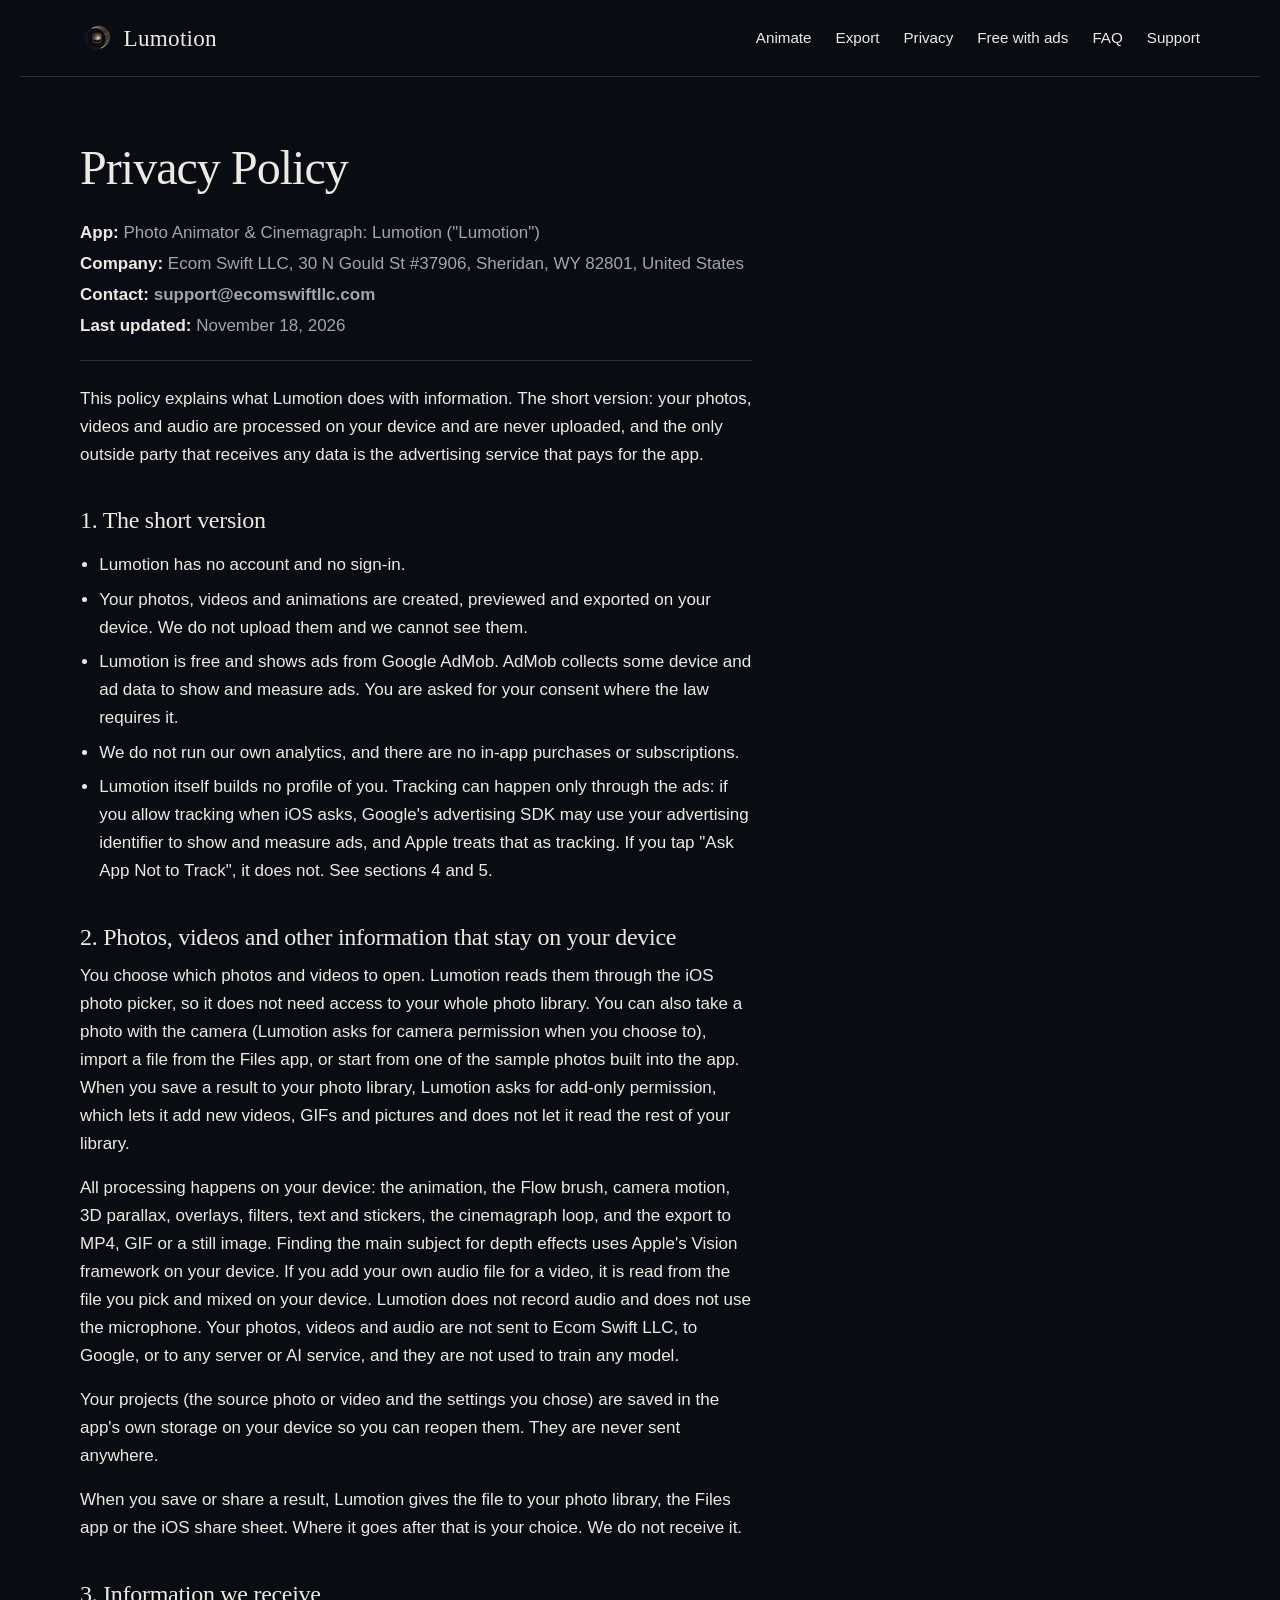
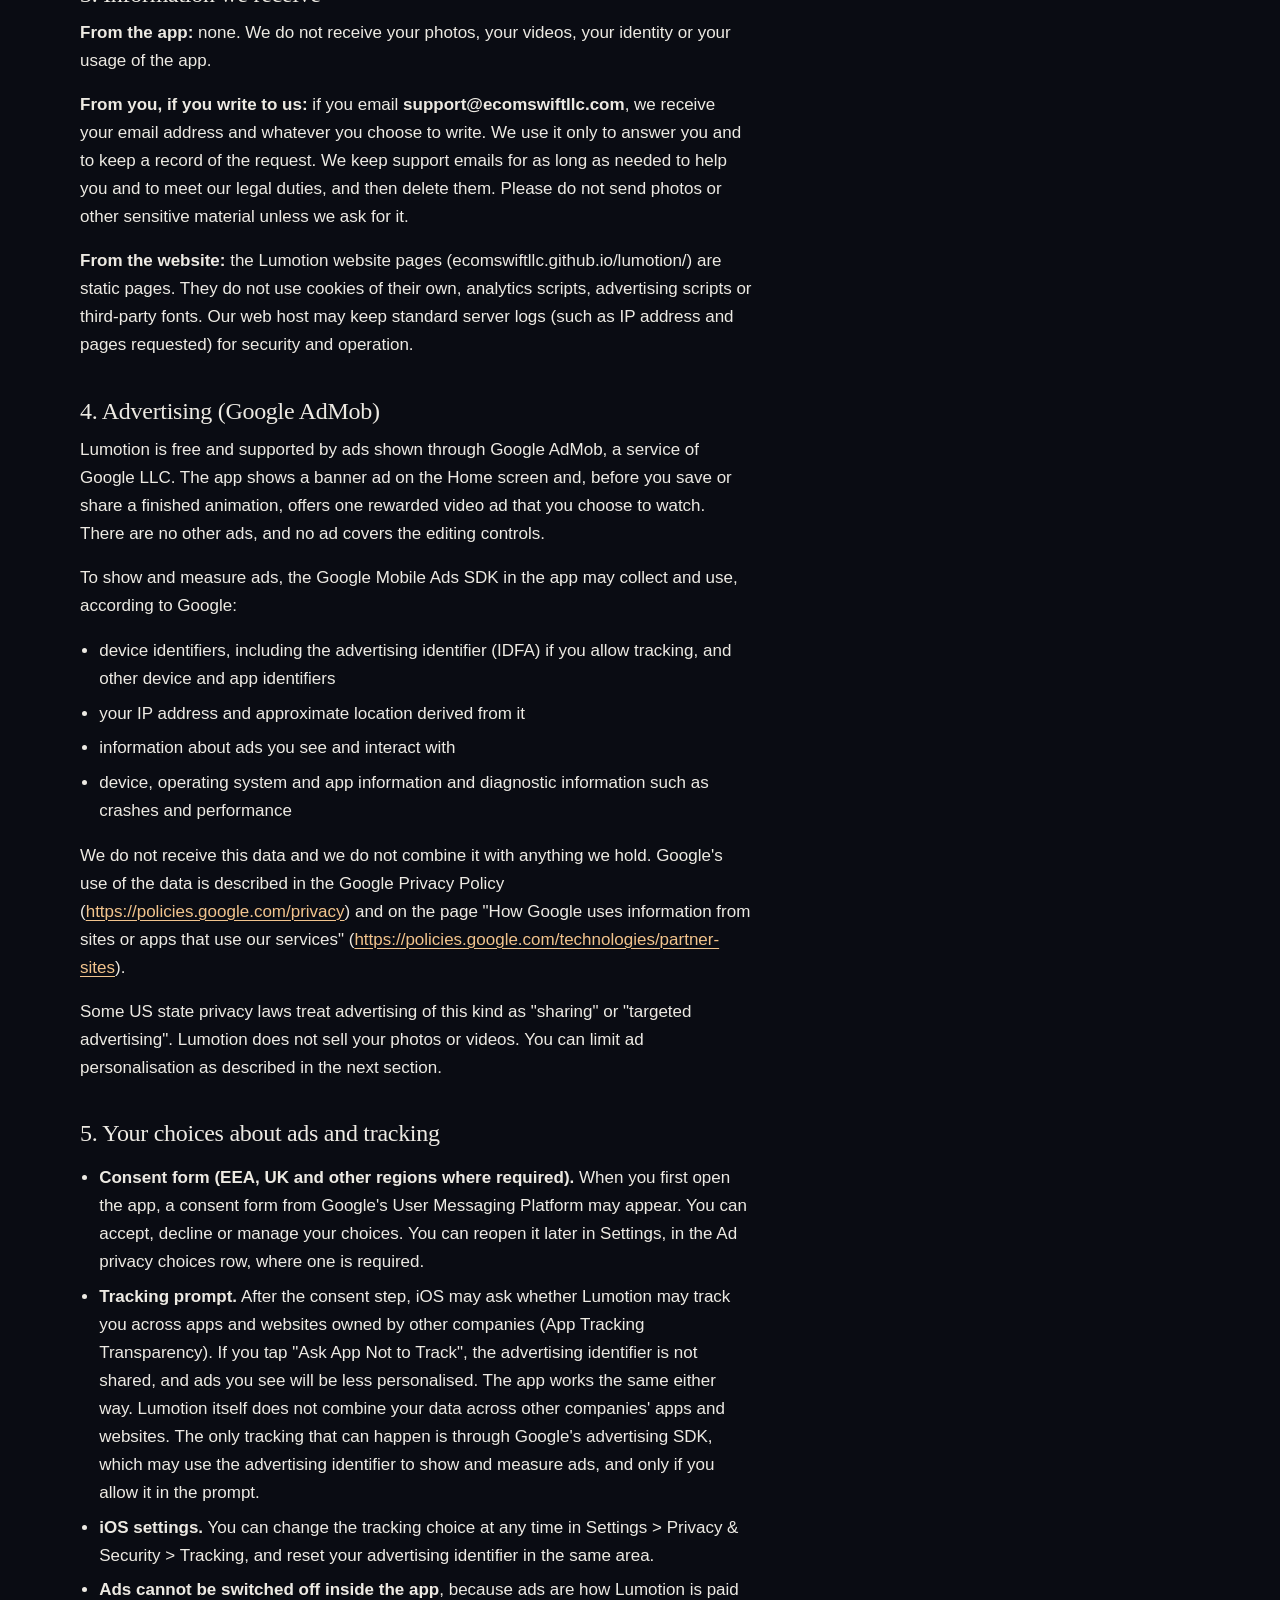
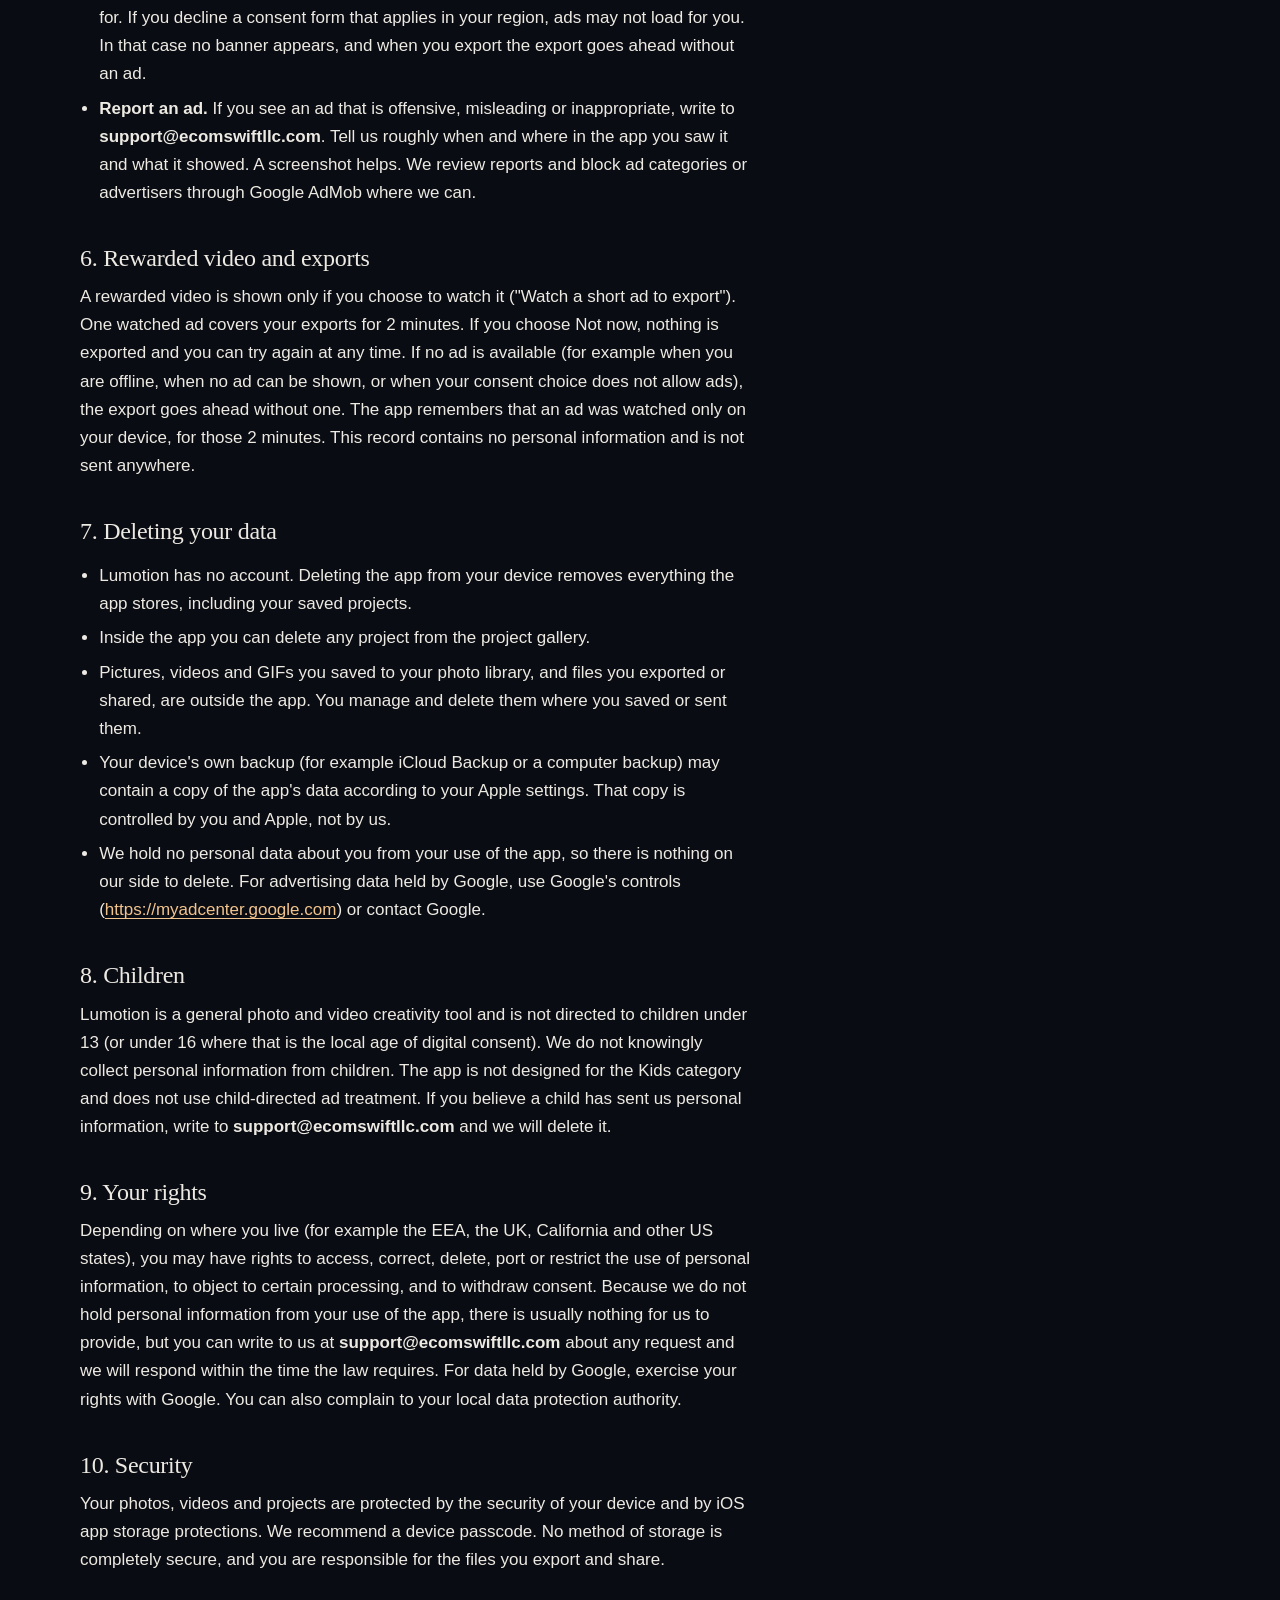
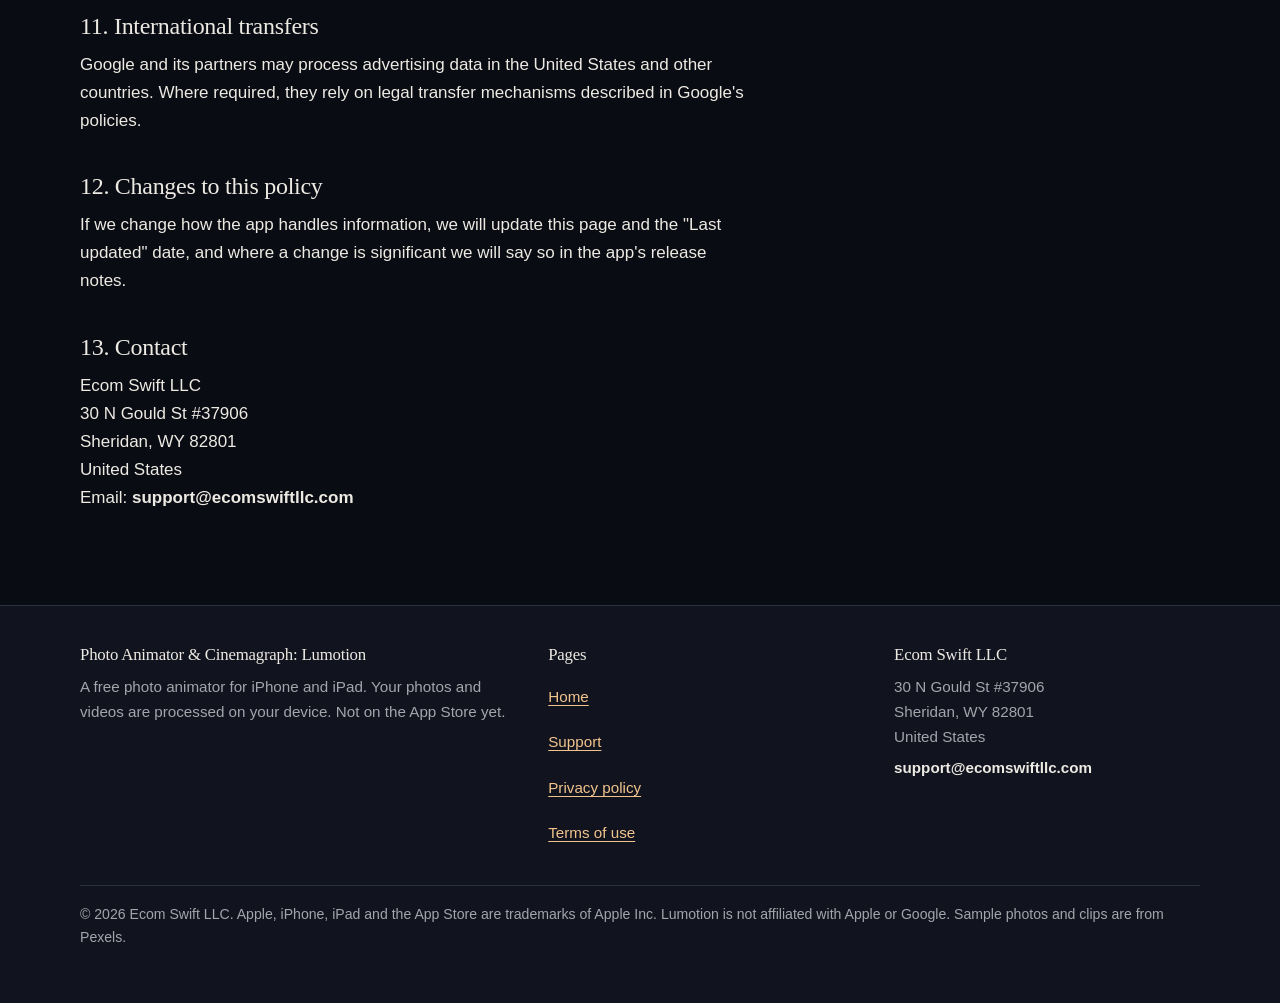
==== website/lumotion/privacy/index.html @ 02101552 "Store screenshot tooling (iPhone 6.9 and iPad 13), site build, Lumotion landing page, privacy, terms" ====
<!doctype html>
<html lang="en">
<head>
<meta charset="utf-8">
<meta name="viewport" content="width=device-width, initial-scale=1, viewport-fit=cover">
<title>Privacy Policy | Photo Animator &amp; Cinemagraph: Lumotion</title>
<meta name="description" content="How Photo Animator &amp; Cinemagraph: Lumotion handles information: photos and videos are processed on your device and never uploaded, there is no account, and ads come from Google AdMob with your consent where required.">
<link rel="canonical" href="https://ecomswiftllc.github.io/lumotion/privacy/">
<meta name="theme-color" content="#0A0C13">
<meta name="color-scheme" content="dark">
<link rel="icon" href="../assets/favicon.svg" type="image/svg+xml">
<link rel="icon" href="../assets/favicon-32.png" type="image/png" sizes="32x32">
<link rel="apple-touch-icon" href="../assets/apple-touch-icon.png">
<meta property="og:type" content="website">
<meta property="og:site_name" content="Photo Animator &amp; Cinemagraph: Lumotion">
<meta property="og:title" content="Privacy Policy | Photo Animator &amp; Cinemagraph: Lumotion">
<meta property="og:description" content="How Photo Animator &amp; Cinemagraph: Lumotion handles information: photos and videos are processed on your device and never uploaded, there is no account, and ads come from Google AdMob with your consent where required.">
<meta property="og:url" content="https://ecomswiftllc.github.io/lumotion/privacy/">
<meta property="og:image" content="https://ecomswiftllc.github.io/lumotion/assets/og-image.png">
<meta property="og:image:width" content="1200">
<meta property="og:image:height" content="630">
<meta property="og:image:alt" content="The Lumotion app icon, a photo frame inside a ribbon of light, next to the name Photo Animator &amp; Cinemagraph: Lumotion">
<meta name="twitter:card" content="summary_large_image">
<meta name="twitter:title" content="Privacy Policy | Photo Animator &amp; Cinemagraph: Lumotion">
<meta name="twitter:description" content="How Photo Animator &amp; Cinemagraph: Lumotion handles information: photos and videos are processed on your device and never uploaded, there is no account, and ads come from Google AdMob with your consent where required.">
<meta name="twitter:image" content="https://ecomswiftllc.github.io/lumotion/assets/og-image.png">
<link rel="stylesheet" href="../assets/site.css">
</head>
<body>
<a class="skip" href="#main">Skip to content</a>
<header class="site-header">
  <div class="wrap">
    <a class="brand" href="../"><img src="../assets/lumotion-mark.svg" alt="" width="34" height="34">Lumotion</a>
    <nav class="nav" aria-label="Main">
      <a href="../#animate">Animate</a>
      <a href="../#export">Export</a>
      <a href="../#private">Privacy</a>
      <a href="../#free">Free with ads</a>
      <a href="../#faq">FAQ</a>
      <a href="../support/">Support</a>
    </nav>
  </div>
</header>

<main id="main">
  <div class="page">
    <div class="wrap">
      <article class="doc">
<h1>Privacy Policy</h1>
<div class="meta">
<p><strong>App:</strong> Photo Animator &amp; Cinemagraph: Lumotion ("Lumotion")</p>
<p><strong>Company:</strong> Ecom Swift LLC, 30 N Gould St #37906, Sheridan, WY 82801, United States</p>
<p><strong>Contact:</strong> <span class="email">support@ecomswiftllc.com</span></p>
<p><strong>Last updated:</strong> November 18, 2026</p>
</div>
<p>This policy explains what Lumotion does with information. The short version: your photos, videos and audio are processed on your device and are never uploaded, and the only outside party that receives any data is the advertising service that pays for the app.</p>
<h2>1. The short version</h2>
<ul><li>Lumotion has no account and no sign-in.</li><li>Your photos, videos and animations are created, previewed and exported on your device. We do not upload them and we cannot see them.</li><li>Lumotion is free and shows ads from Google AdMob. AdMob collects some device and ad data to show and measure ads. You are asked for your consent where the law requires it.</li><li>We do not run our own analytics, and there are no in-app purchases or subscriptions.</li><li>Lumotion itself builds no profile of you. Tracking can happen only through the ads: if you allow tracking when iOS asks, Google's advertising SDK may use your advertising identifier to show and measure ads, and Apple treats that as tracking. If you tap "Ask App Not to Track", it does not. See sections 4 and 5.</li></ul>
<h2>2. Photos, videos and other information that stay on your device</h2>
<p>You choose which photos and videos to open. Lumotion reads them through the iOS photo picker, so it does not need access to your whole photo library. You can also take a photo with the camera (Lumotion asks for camera permission when you choose to), import a file from the Files app, or start from one of the sample photos built into the app. When you save a result to your photo library, Lumotion asks for add-only permission, which lets it add new videos, GIFs and pictures and does not let it read the rest of your library.</p>
<p>All processing happens on your device: the animation, the Flow brush, camera motion, 3D parallax, overlays, filters, text and stickers, the cinemagraph loop, and the export to MP4, GIF or a still image. Finding the main subject for depth effects uses Apple's Vision framework on your device. If you add your own audio file for a video, it is read from the file you pick and mixed on your device. Lumotion does not record audio and does not use the microphone. Your photos, videos and audio are not sent to Ecom Swift LLC, to Google, or to any server or AI service, and they are not used to train any model.</p>
<p>Your projects (the source photo or video and the settings you chose) are saved in the app's own storage on your device so you can reopen them. They are never sent anywhere.</p>
<p>When you save or share a result, Lumotion gives the file to your photo library, the Files app or the iOS share sheet. Where it goes after that is your choice. We do not receive it.</p>
<h2>3. Information we receive</h2>
<p><strong>From the app:</strong> none. We do not receive your photos, your videos, your identity or your usage of the app.</p>
<p><strong>From you, if you write to us:</strong> if you email <span class="email">support@ecomswiftllc.com</span>, we receive your email address and whatever you choose to write. We use it only to answer you and to keep a record of the request. We keep support emails for as long as needed to help you and to meet our legal duties, and then delete them. Please do not send photos or other sensitive material unless we ask for it.</p>
<p><strong>From the website:</strong> the Lumotion website pages (ecomswiftllc.github.io/lumotion/) are static pages. They do not use cookies of their own, analytics scripts, advertising scripts or third-party fonts. Our web host may keep standard server logs (such as IP address and pages requested) for security and operation.</p>
<h2>4. Advertising (Google AdMob)</h2>
<p>Lumotion is free and supported by ads shown through Google AdMob, a service of Google LLC. The app shows a banner ad on the Home screen and, before you save or share a finished animation, offers one rewarded video ad that you choose to watch. There are no other ads, and no ad covers the editing controls.</p>
<p>To show and measure ads, the Google Mobile Ads SDK in the app may collect and use, according to Google:</p>
<ul><li>device identifiers, including the advertising identifier (IDFA) if you allow tracking, and other device and app identifiers</li><li>your IP address and approximate location derived from it</li><li>information about ads you see and interact with</li><li>device, operating system and app information and diagnostic information such as crashes and performance</li></ul>
<p>We do not receive this data and we do not combine it with anything we hold. Google's use of the data is described in the Google Privacy Policy (<a href="https://policies.google.com/privacy" rel="noopener">https://policies.google.com/privacy</a>) and on the page "How Google uses information from sites or apps that use our services" (<a href="https://policies.google.com/technologies/partner-sites" rel="noopener">https://policies.google.com/technologies/partner-sites</a>).</p>
<p>Some US state privacy laws treat advertising of this kind as "sharing" or "targeted advertising". Lumotion does not sell your photos or videos. You can limit ad personalisation as described in the next section.</p>
<h2>5. Your choices about ads and tracking</h2>
<ul><li><strong>Consent form (EEA, UK and other regions where required).</strong> When you first open the app, a consent form from Google's User Messaging Platform may appear. You can accept, decline or manage your choices. You can reopen it later in Settings, in the Ad privacy choices row, where one is required.</li><li><strong>Tracking prompt.</strong> After the consent step, iOS may ask whether Lumotion may track you across apps and websites owned by other companies (App Tracking Transparency). If you tap "Ask App Not to Track", the advertising identifier is not shared, and ads you see will be less personalised. The app works the same either way. Lumotion itself does not combine your data across other companies' apps and websites. The only tracking that can happen is through Google's advertising SDK, which may use the advertising identifier to show and measure ads, and only if you allow it in the prompt.</li><li><strong>iOS settings.</strong> You can change the tracking choice at any time in Settings &gt; Privacy &amp; Security &gt; Tracking, and reset your advertising identifier in the same area.</li><li><strong>Ads cannot be switched off inside the app</strong>, because ads are how Lumotion is paid for. If you decline a consent form that applies in your region, ads may not load for you. In that case no banner appears, and when you export the export goes ahead without an ad.</li><li><strong>Report an ad.</strong> If you see an ad that is offensive, misleading or inappropriate, write to <span class="email">support@ecomswiftllc.com</span>. Tell us roughly when and where in the app you saw it and what it showed. A screenshot helps. We review reports and block ad categories or advertisers through Google AdMob where we can.</li></ul>
<h2>6. Rewarded video and exports</h2>
<p>A rewarded video is shown only if you choose to watch it ("Watch a short ad to export"). One watched ad covers your exports for 2 minutes. If you choose Not now, nothing is exported and you can try again at any time. If no ad is available (for example when you are offline, when no ad can be shown, or when your consent choice does not allow ads), the export goes ahead without one. The app remembers that an ad was watched only on your device, for those 2 minutes. This record contains no personal information and is not sent anywhere.</p>
<h2>7. Deleting your data</h2>
<ul><li>Lumotion has no account. Deleting the app from your device removes everything the app stores, including your saved projects.</li><li>Inside the app you can delete any project from the project gallery.</li><li>Pictures, videos and GIFs you saved to your photo library, and files you exported or shared, are outside the app. You manage and delete them where you saved or sent them.</li><li>Your device's own backup (for example iCloud Backup or a computer backup) may contain a copy of the app's data according to your Apple settings. That copy is controlled by you and Apple, not by us.</li><li>We hold no personal data about you from your use of the app, so there is nothing on our side to delete. For advertising data held by Google, use Google's controls (<a href="https://myadcenter.google.com" rel="noopener">https://myadcenter.google.com</a>) or contact Google.</li></ul>
<h2>8. Children</h2>
<p>Lumotion is a general photo and video creativity tool and is not directed to children under 13 (or under 16 where that is the local age of digital consent). We do not knowingly collect personal information from children. The app is not designed for the Kids category and does not use child-directed ad treatment. If you believe a child has sent us personal information, write to <span class="email">support@ecomswiftllc.com</span> and we will delete it.</p>
<h2>9. Your rights</h2>
<p>Depending on where you live (for example the EEA, the UK, California and other US states), you may have rights to access, correct, delete, port or restrict the use of personal information, to object to certain processing, and to withdraw consent. Because we do not hold personal information from your use of the app, there is usually nothing for us to provide, but you can write to us at <span class="email">support@ecomswiftllc.com</span> about any request and we will respond within the time the law requires. For data held by Google, exercise your rights with Google. You can also complain to your local data protection authority.</p>
<h2>10. Security</h2>
<p>Your photos, videos and projects are protected by the security of your device and by iOS app storage protections. We recommend a device passcode. No method of storage is completely secure, and you are responsible for the files you export and share.</p>
<h2>11. International transfers</h2>
<p>Google and its partners may process advertising data in the United States and other countries. Where required, they rely on legal transfer mechanisms described in Google's policies.</p>
<h2>12. Changes to this policy</h2>
<p>If we change how the app handles information, we will update this page and the "Last updated" date, and where a change is significant we will say so in the app's release notes.</p>
<h2>13. Contact</h2>
<p>Ecom Swift LLC<br>30 N Gould St #37906<br>Sheridan, WY 82801<br>United States<br>Email: <span class="email">support@ecomswiftllc.com</span></p>
      </article>
    </div>
  </div>
</main>
<footer class="site-footer">
  <div class="wrap">
    <div>
      <h2>Photo Animator &amp; Cinemagraph: Lumotion</h2>
      <p>A free photo animator for iPhone and iPad. Your photos and videos are processed on your device. Not on the App Store yet.</p>
    </div>
    <nav aria-label="Footer">
      <h2>Pages</h2>
      <ul>
        <li><a href="../">Home</a></li>
        <li><a href="../support/">Support</a></li>
        <li><a href="../privacy/">Privacy policy</a></li>
        <li><a href="../terms/">Terms of use</a></li>
      </ul>
    </nav>
    <div>
      <h2>Ecom Swift LLC</h2>
      <p>30 N Gould St #37906<br>Sheridan, WY 82801<br>United States</p>
      <p class="email">support@ecomswiftllc.com</p>
    </div>
    <p class="legalline">&copy; 2026 Ecom Swift LLC. Apple, iPhone, iPad and the App Store are trademarks of Apple Inc. Lumotion is not affiliated with Apple or Google. Sample photos and clips are from Pexels.</p>
  </div>
</footer>
</body>
</html>
---- website/lumotion/assets/site.css ----
/* Lumotion site. System fonts only, no external requests. Dark by design, like the app.
   Layout: one calm reading column per section, with the section title in a left rail on wide screens.
   Memorable element: the aperture ring in the hero, drawn as a lens barrel with an f-stop scale. */
:root {
  --lens: #0A0C13;       /* page */
  --carbon: #11141F;     /* raised bands, footer */
  --graphite: #1A1F2E;   /* panels */
  --hairline: #2A3042;   /* rules and borders (not text) */
  --paper: #EDEAE3;      /* body text */
  --muted: #A3A5AB;      /* secondary text, 7:1 on lens */
  --brass: #F2C48D;      /* champagne-apricot glow: accent and links */
  --brass-deep: #C98F5B; /* decorative strokes only */
  --serif: "Iowan Old Style", "Palatino Linotype", Palatino, "New York", Charter, Georgia, "Times New Roman", serif;
  --sans: -apple-system, BlinkMacSystemFont, "SF Pro Text", "Segoe UI", Roboto, "Helvetica Neue", Arial, sans-serif;
  --gutter: max(1.25rem, env(safe-area-inset-left, 0px));
  --gutter-r: max(1.25rem, env(safe-area-inset-right, 0px));
  --measure: 40rem;
  color-scheme: dark;
}

*, *::before, *::after { box-sizing: border-box; }
html { -webkit-text-size-adjust: 100%; scroll-behavior: smooth; background: var(--lens); }
@media (prefers-reduced-motion: reduce) { html { scroll-behavior: auto; } }
body {
  margin: 0;
  background: var(--lens);
  color: var(--paper);
  font-family: var(--sans);
  font-size: 1.0625rem;
  line-height: 1.65;
  padding-left: var(--gutter);
  padding-right: var(--gutter-r);
}
img, svg { max-width: 100%; display: block; }
a { color: var(--brass); text-underline-offset: 0.18em; text-decoration-thickness: 1px; }
a:hover { text-decoration-thickness: 2px; }
:focus-visible { outline: 3px solid var(--brass); outline-offset: 3px; border-radius: 2px; }
.skip { position: absolute; left: -999px; top: 0; background: var(--brass); color: var(--lens); padding: .6rem 1rem; z-index: 20; font-weight: 600; }
.skip:focus { left: 1rem; top: 1rem; }

.wrap { width: 100%; max-width: 70rem; margin-inline: auto; }

/* header */
.site-header { padding-block: 1rem; border-bottom: 1px solid var(--hairline); }
.site-header .wrap { display: flex; flex-wrap: wrap; align-items: center; justify-content: space-between; gap: .4rem 2rem; }
.brand { display: inline-flex; align-items: center; gap: .6rem; min-height: 44px; text-decoration: none; color: var(--paper); font-family: var(--serif); font-size: 1.45rem; font-weight: 500; letter-spacing: .01em; }
.brand img { width: 34px; height: 34px; }
.nav { display: flex; flex-wrap: wrap; gap: .1rem 1.5rem; font-size: .95rem; }
.nav a { color: var(--paper); text-decoration: none; padding-block: .5rem; min-height: 44px; display: inline-flex; align-items: center; }
.nav a:hover { color: var(--brass); }
.nav a[aria-current="page"] { color: var(--brass); font-weight: 600; }

/* type */
h1, h2, h3 { font-family: var(--serif); font-weight: 500; line-height: 1.12; letter-spacing: -.012em; margin: 0; text-wrap: balance; color: var(--paper); }
h1 { font-size: clamp(2.45rem, 5.2vw, 4rem); letter-spacing: -.02em; }
h2 { font-size: clamp(1.65rem, 3vw, 2.2rem); }
h3 { font-size: 1.2rem; letter-spacing: -.005em; }
p { margin: 0 0 1rem; }
.lede { font-size: 1.2rem; line-height: 1.6; color: var(--muted); max-width: 35rem; }
.small { font-size: .9rem; color: var(--muted); }

/* hero */
.hero { padding-block: clamp(2.5rem, 7vw, 5.5rem) clamp(3rem, 7vw, 5.5rem); overflow: clip; }
.hero .wrap { display: grid; grid-template-columns: minmax(0, 1.02fr) minmax(0, .98fr); gap: clamp(1.5rem, 4vw, 3.5rem); align-items: center; }
.hero h1 { margin-bottom: 1.4rem; max-width: 14ch; }
.hero .lede { margin-bottom: 1.9rem; }
.status { display: flex; align-items: center; gap: .65rem; color: var(--paper); font-weight: 600; font-size: 1.05rem; margin: 0 0 .6rem; }
.status::before { content: ""; width: .6rem; height: .6rem; border-radius: 50%; background: var(--brass); box-shadow: 0 0 0 4px rgba(242, 196, 141, .16); flex: none; }
.hero-note { max-width: 31rem; }

.lens { margin: 0; justify-self: center; width: min(100%, 33rem); position: relative; }
.lens svg { width: 100%; height: auto; overflow: visible; }
.lens::before { content: ""; position: absolute; inset: 8% 4% 0; background: radial-gradient(closest-side, rgba(242, 196, 141, .16), rgba(242, 196, 141, 0)); filter: blur(24px); z-index: -1; }
.lens .ribbon { transform-box: view-box; transform-origin: 50px 50px; }
@media (prefers-reduced-motion: no-preference) {
  .lens .ribbon { animation: ribbon-turn 72s linear infinite; }
  @keyframes ribbon-turn { from { transform: rotate(0deg); } to { transform: rotate(360deg); } }
}

/* reel: real sample photos, a quiet contact strip */
.reel-section { padding-block: clamp(2.75rem, 6vw, 4.75rem); border-top: 1px solid var(--hairline); }
.reel-head { max-width: 38rem; margin-bottom: 2rem; }
.reel-head p { color: var(--muted); margin: .9rem 0 0; }
.reel { display: grid; grid-template-columns: repeat(3, minmax(0, 1fr)); gap: 1px; background: var(--hairline); border: 1px solid var(--hairline); margin: 0; padding: 0; list-style: none; }
.reel li { background: var(--lens); }
.reel figure { margin: 0; }
.reel img { width: 100%; aspect-ratio: 4 / 3; object-fit: cover; display: block; }
.reel figcaption { padding: .8rem 1rem 1rem; }
.reel figcaption strong { display: block; font-family: var(--serif); font-weight: 500; font-size: 1.1rem; color: var(--paper); }
.reel figcaption span { color: var(--muted); font-size: .93rem; line-height: 1.5; display: block; margin-top: .15rem; }
.reel-note { margin-top: 1rem; }

/* app screenshots, shown only when real captures exist */
.shots { display: grid; grid-auto-flow: column; grid-auto-columns: minmax(13rem, 16rem); gap: 1.25rem; overflow-x: auto; padding: .25rem .25rem 1.25rem; margin: 0; list-style: none; scroll-snap-type: x proximity; }
.shots li { scroll-snap-align: start; }
.shots img { width: 100%; height: auto; border-radius: 1.4rem; border: 1px solid var(--hairline); }

/* sections */
.section { padding-block: clamp(2.75rem, 6vw, 4.75rem); padding-inline: var(--gutter) var(--gutter-r); margin-inline: calc(var(--gutter) * -1) calc(var(--gutter-r) * -1); border-top: 1px solid var(--hairline); }
.section .wrap { display: grid; grid-template-columns: minmax(0, 1fr) minmax(0, 2.1fr); gap: 1.25rem clamp(2rem, 5vw, 4.5rem); }
.section h2 { max-width: 14ch; }
.section-body { min-width: 0; max-width: var(--measure); }
.section-body > *:last-child { margin-bottom: 0; }
.section-body p { color: var(--muted); }
.section-body p strong { color: var(--paper); }
.band { background: var(--carbon); }

.defs { margin: 0; padding: 0; }
.defs > div { padding-block: 1.05rem; border-top: 1px solid var(--hairline); }
.defs > div:first-child { border-top: 0; padding-top: 0; }
.defs dt { font-family: var(--serif); font-weight: 500; font-size: 1.2rem; line-height: 1.3; margin-bottom: .25rem; color: var(--paper); }
.defs dd { margin: 0; color: var(--muted); }

/* tools: a hairline-divided grid, not cards */
.tools { display: grid; grid-template-columns: repeat(2, minmax(0, 1fr)); margin: 0; padding: 0; list-style: none; border-top: 1px solid var(--hairline); }
.tools li { padding: 1.15rem 1.4rem 1.3rem 0; border-bottom: 1px solid var(--hairline); }
.tools li:nth-child(even) { padding-left: 1.4rem; border-left: 1px solid var(--hairline); padding-right: 0; }
.tools h3 { margin-bottom: .3rem; }
.tools p { margin: 0; color: var(--muted); font-size: .98rem; line-height: 1.55; }
.tools .note p { color: var(--paper); }

.checks { list-style: none; margin: 0 0 1.25rem; padding: 0; }
.checks li { padding: .55rem 0 .55rem 1.6rem; border-top: 1px solid var(--hairline); position: relative; color: var(--paper); }
.checks li:last-child { border-bottom: 1px solid var(--hairline); }
.checks li::before { content: ""; position: absolute; left: .25rem; top: .72rem; width: .38rem; height: .72rem; border-right: 2px solid var(--brass); border-bottom: 2px solid var(--brass); transform: rotate(45deg); }

.split { display: grid; grid-template-columns: repeat(2, minmax(0, 1fr)); gap: 1.5rem 2.5rem; margin-block: 1.25rem; }
.split h3 { margin-bottom: .5rem; }
.split ul { margin: 0; padding-left: 1.1rem; color: var(--muted); }
.split li { margin-bottom: .35rem; }

.disclaimer { border-left: 3px solid var(--brass-deep); padding: .2rem 0 .2rem 1.1rem; color: var(--paper) !important; max-width: 36rem; }

/* faq */
.faq details { border-top: 1px solid var(--hairline); }
.faq details:last-child { border-bottom: 1px solid var(--hairline); }
.faq summary { cursor: pointer; list-style: none; padding: 1rem 2.2rem 1rem 0; font-family: var(--serif); font-weight: 500; font-size: 1.15rem; line-height: 1.35; position: relative; min-height: 44px; color: var(--paper); }
.faq summary::-webkit-details-marker { display: none; }
.faq summary::after { content: "+"; position: absolute; right: .2rem; top: .75rem; font-family: var(--sans); font-weight: 300; font-size: 1.5rem; color: var(--brass); line-height: 1; }
.faq details[open] summary::after { content: "\2212"; }
.faq summary:hover { color: var(--brass); }
.faq .answer { padding: 0 0 1.1rem; color: var(--muted); max-width: 36rem; }
.faq .answer p:last-child { margin-bottom: 0; }

/* inner pages (legal, support) */
.page { padding-block: clamp(2.25rem, 5vw, 4rem) clamp(3rem, 6vw, 5rem); }
.page .wrap { display: block; }
.page .doc { max-width: 42rem; }
.page h1 { font-size: clamp(2.1rem, 4.4vw, 3rem); margin-bottom: 1.5rem; max-width: none; }
.page h2 { font-size: 1.5rem; margin: 2.4rem 0 .7rem; max-width: none; }
.page ul { padding-left: 1.2rem; }
.page li { margin-bottom: .4rem; }
.page .doc p, .page .doc li { color: var(--paper); }
.page .doc .lede, .page .doc .small, .page .meta p { color: var(--muted); }
.page .meta { margin-bottom: 1.5rem; padding-bottom: 1rem; border-bottom: 1px solid var(--hairline); }
.page .meta p { margin-bottom: .2rem; }
.page .meta strong { color: var(--paper); }
.contact-line { font-family: var(--serif); font-size: clamp(1.3rem, 4vw, 1.65rem); font-weight: 500; margin: .4rem 0 1rem; overflow-wrap: anywhere; color: var(--brass); }
.page .doc .contact-line { color: var(--brass); }
.page .faq { margin-bottom: 1rem; }
.page .faq .answer p, .page .faq .answer li { color: var(--muted); }
.page .faq .answer ol { margin: 0 0 1rem; padding-left: 1.2rem; }
.page .faq .answer ol li { color: var(--muted); }
.page .faq table { border-collapse: collapse; width: 100%; font-size: .95rem; margin: 0 0 1rem; }
.page .faq th, .page .faq td { text-align: left; padding: .45rem .6rem .45rem 0; border-bottom: 1px solid var(--hairline); color: var(--muted); }
.page .faq th { color: var(--paper); font-weight: 600; }

/* footer */
.site-footer { background: var(--carbon); border-top: 1px solid var(--hairline); margin-inline: calc(var(--gutter) * -1) calc(var(--gutter-r) * -1); padding: 2.5rem var(--gutter-r) 3rem var(--gutter); }
.site-footer .wrap { display: grid; grid-template-columns: minmax(0, 1.4fr) minmax(0, 1fr) minmax(0, 1fr); gap: 1.75rem 2.5rem; font-size: .95rem; }
.site-footer h2 { font-size: 1.05rem; margin-bottom: .6rem; max-width: none; }
.site-footer p { margin: 0 0 .35rem; color: var(--muted); }
.site-footer ul { list-style: none; padding: 0; margin: 0; }
.site-footer li { margin-bottom: .1rem; }
.site-footer li a { display: inline-flex; align-items: center; min-height: 44px; }
.legalline { grid-column: 1 / -1; border-top: 1px solid var(--hairline); padding-top: 1.1rem; color: var(--muted); font-size: .88rem; }

@media (max-width: 52rem) {
  .hero .wrap { grid-template-columns: minmax(0, 1fr); }
  .hero .lens { order: -1; width: min(70%, 15rem); margin-bottom: 0; }
  .reel { grid-template-columns: repeat(2, minmax(0, 1fr)); }
  .hero h1 { max-width: 14ch; }
  .section .wrap { grid-template-columns: minmax(0, 1fr); }
  .section h2 { max-width: none; }
  .site-footer .wrap { grid-template-columns: minmax(0, 1fr) minmax(0, 1fr); }
  .site-footer .wrap > :first-child { grid-column: 1 / -1; }
}
@media (max-width: 34rem) {
  body { font-size: 1rem; }
  .split { grid-template-columns: minmax(0, 1fr); }
  .reel { grid-template-columns: minmax(0, 1fr); }
  .tools { grid-template-columns: minmax(0, 1fr); }
  .tools li, .tools li:nth-child(even) { padding: 1.05rem 0 1.15rem; border-left: 0; }
  .site-footer .wrap { grid-template-columns: minmax(0, 1fr); }
  .nav { gap: 0 .9rem; font-size: .9rem; }
  .nav a { min-height: 40px; padding-block: .3rem; }
}

/* email shown as selectable text */
.email { user-select: all; overflow-wrap: anywhere; font-weight: 600; color: inherit; }
.site-footer .email { color: var(--paper); }
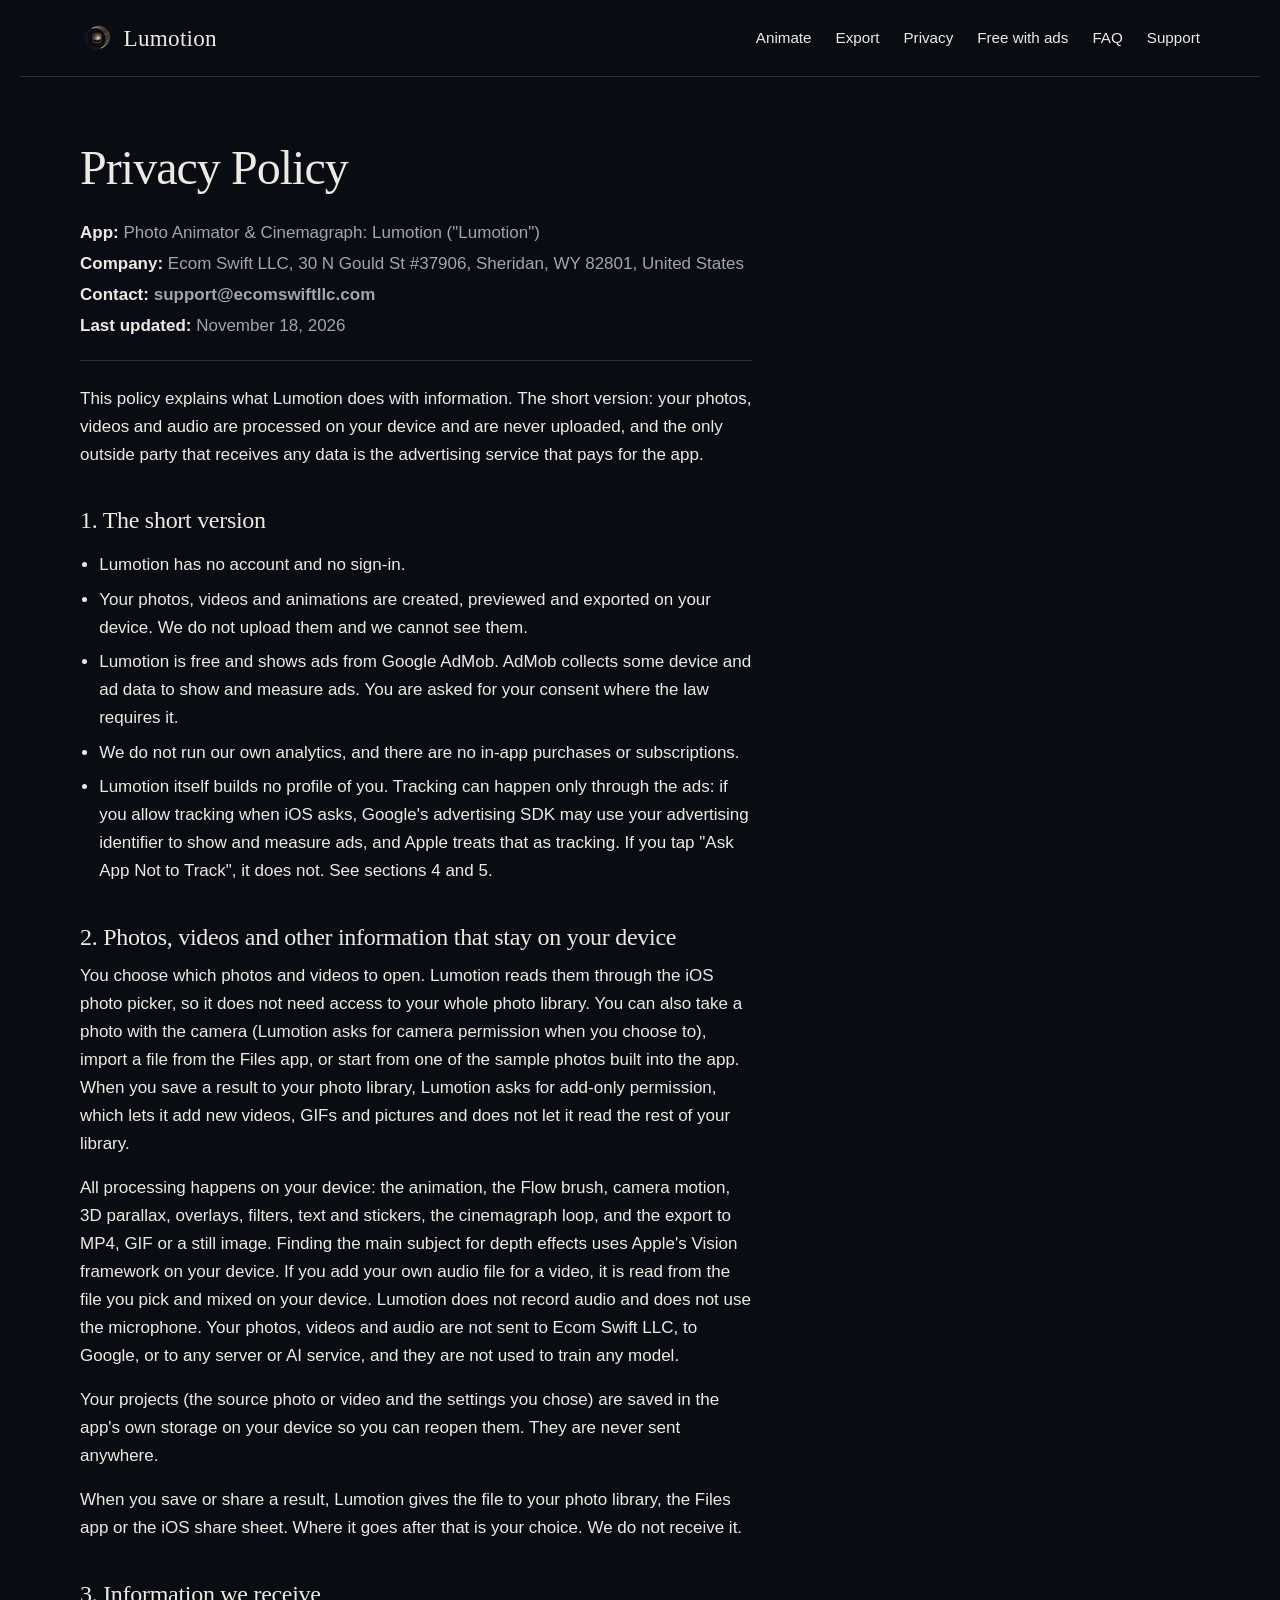
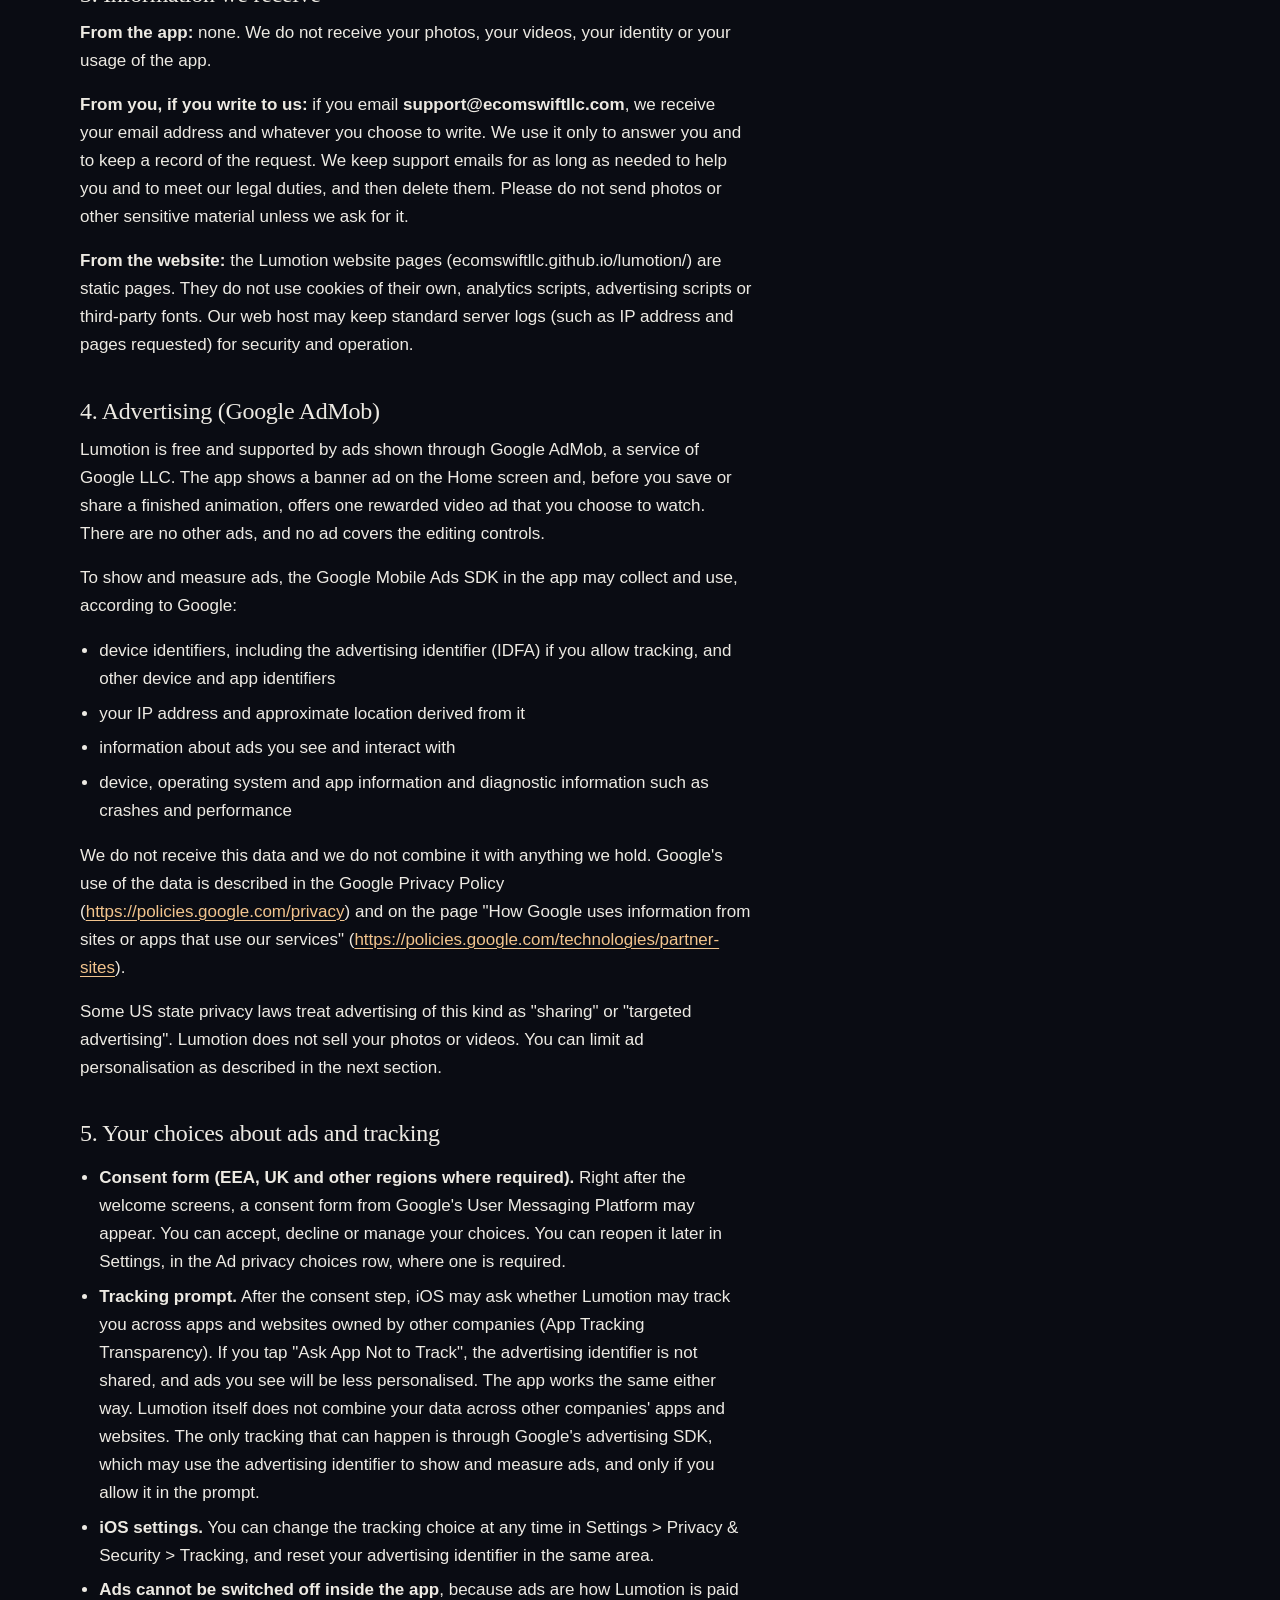
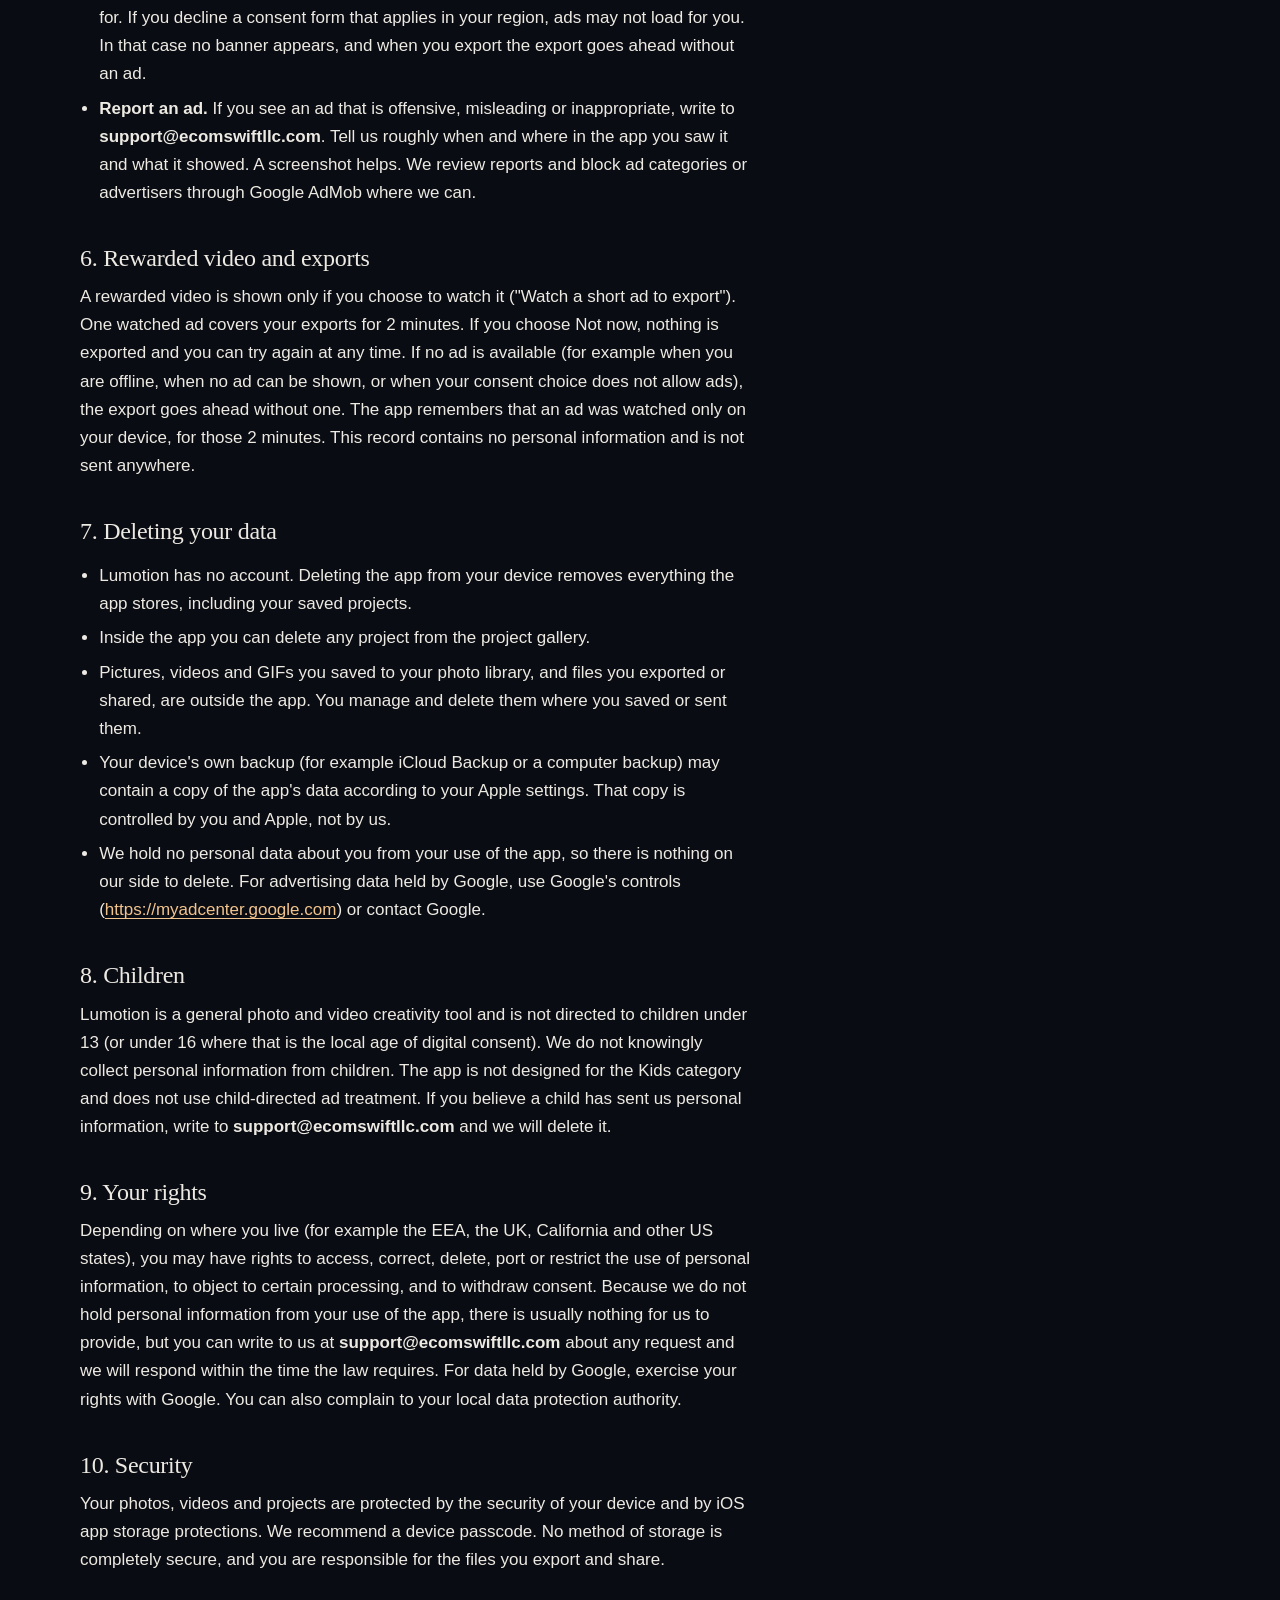
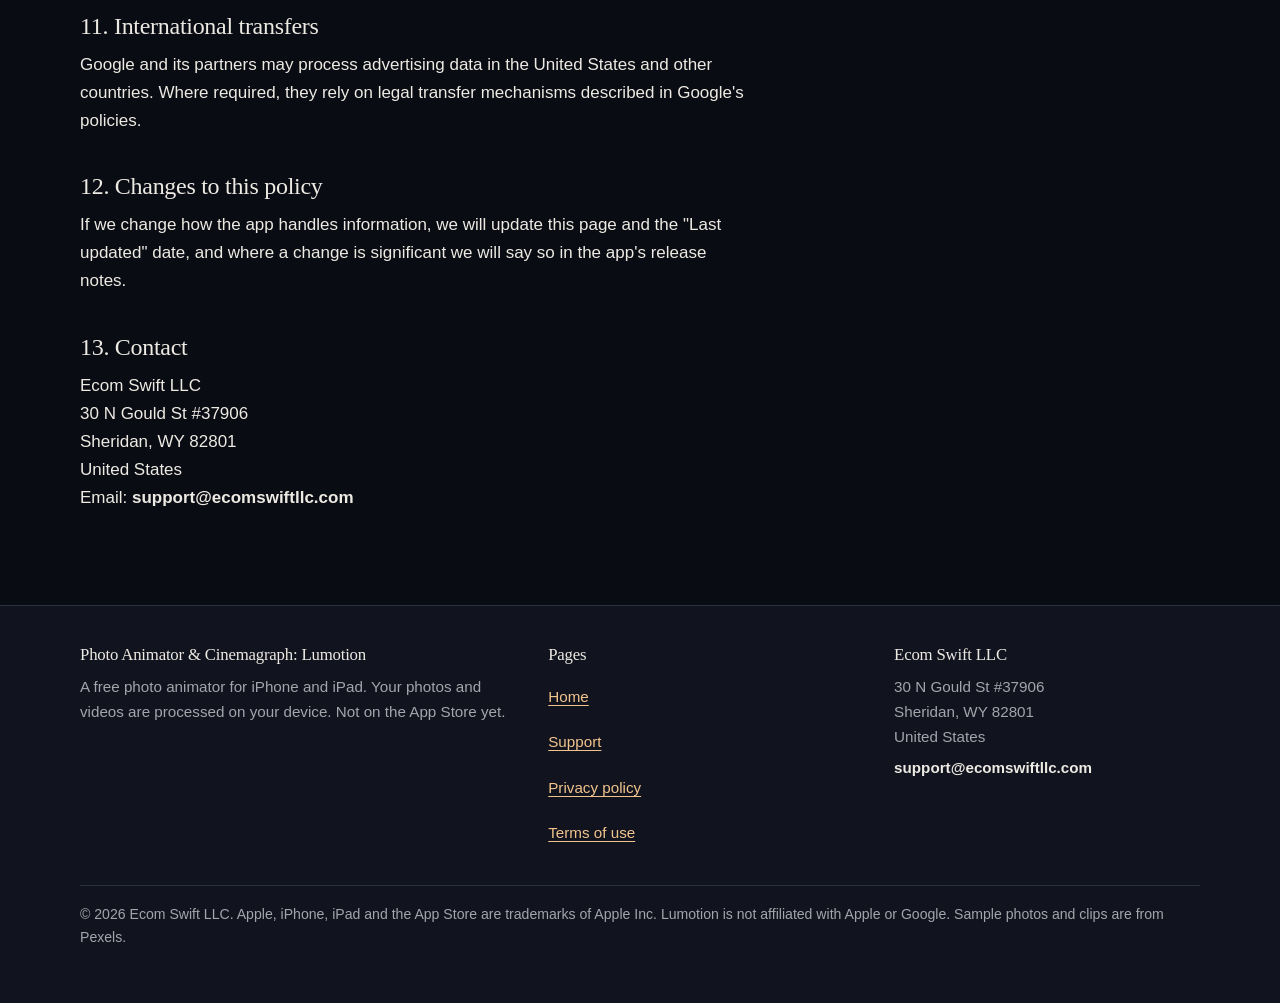
==== commit ea15bbc3: "Copy audit fixes: fog (not smoke) overlay, anchor and edge-fill wording, consent form timing in priv" ====
--- a/website/lumotion/privacy/index.html
+++ b/website/lumotion/privacy/index.html
@@ -72,7 +72,7 @@
 <p>We do not receive this data and we do not combine it with anything we hold. Google's use of the data is described in the Google Privacy Policy (<a href="https://policies.google.com/privacy" rel="noopener">https://policies.google.com/privacy</a>) and on the page "How Google uses information from sites or apps that use our services" (<a href="https://policies.google.com/technologies/partner-sites" rel="noopener">https://policies.google.com/technologies/partner-sites</a>).</p>
 <p>Some US state privacy laws treat advertising of this kind as "sharing" or "targeted advertising". Lumotion does not sell your photos or videos. You can limit ad personalisation as described in the next section.</p>
 <h2>5. Your choices about ads and tracking</h2>
-<ul><li><strong>Consent form (EEA, UK and other regions where required).</strong> When you first open the app, a consent form from Google's User Messaging Platform may appear. You can accept, decline or manage your choices. You can reopen it later in Settings, in the Ad privacy choices row, where one is required.</li><li><strong>Tracking prompt.</strong> After the consent step, iOS may ask whether Lumotion may track you across apps and websites owned by other companies (App Tracking Transparency). If you tap "Ask App Not to Track", the advertising identifier is not shared, and ads you see will be less personalised. The app works the same either way. Lumotion itself does not combine your data across other companies' apps and websites. The only tracking that can happen is through Google's advertising SDK, which may use the advertising identifier to show and measure ads, and only if you allow it in the prompt.</li><li><strong>iOS settings.</strong> You can change the tracking choice at any time in Settings &gt; Privacy &amp; Security &gt; Tracking, and reset your advertising identifier in the same area.</li><li><strong>Ads cannot be switched off inside the app</strong>, because ads are how Lumotion is paid for. If you decline a consent form that applies in your region, ads may not load for you. In that case no banner appears, and when you export the export goes ahead without an ad.</li><li><strong>Report an ad.</strong> If you see an ad that is offensive, misleading or inappropriate, write to <span class="email">support@ecomswiftllc.com</span>. Tell us roughly when and where in the app you saw it and what it showed. A screenshot helps. We review reports and block ad categories or advertisers through Google AdMob where we can.</li></ul>
+<ul><li><strong>Consent form (EEA, UK and other regions where required).</strong> Right after the welcome screens, a consent form from Google's User Messaging Platform may appear. You can accept, decline or manage your choices. You can reopen it later in Settings, in the Ad privacy choices row, where one is required.</li><li><strong>Tracking prompt.</strong> After the consent step, iOS may ask whether Lumotion may track you across apps and websites owned by other companies (App Tracking Transparency). If you tap "Ask App Not to Track", the advertising identifier is not shared, and ads you see will be less personalised. The app works the same either way. Lumotion itself does not combine your data across other companies' apps and websites. The only tracking that can happen is through Google's advertising SDK, which may use the advertising identifier to show and measure ads, and only if you allow it in the prompt.</li><li><strong>iOS settings.</strong> You can change the tracking choice at any time in Settings &gt; Privacy &amp; Security &gt; Tracking, and reset your advertising identifier in the same area.</li><li><strong>Ads cannot be switched off inside the app</strong>, because ads are how Lumotion is paid for. If you decline a consent form that applies in your region, ads may not load for you. In that case no banner appears, and when you export the export goes ahead without an ad.</li><li><strong>Report an ad.</strong> If you see an ad that is offensive, misleading or inappropriate, write to <span class="email">support@ecomswiftllc.com</span>. Tell us roughly when and where in the app you saw it and what it showed. A screenshot helps. We review reports and block ad categories or advertisers through Google AdMob where we can.</li></ul>
 <h2>6. Rewarded video and exports</h2>
 <p>A rewarded video is shown only if you choose to watch it ("Watch a short ad to export"). One watched ad covers your exports for 2 minutes. If you choose Not now, nothing is exported and you can try again at any time. If no ad is available (for example when you are offline, when no ad can be shown, or when your consent choice does not allow ads), the export goes ahead without one. The app remembers that an ad was watched only on your device, for those 2 minutes. This record contains no personal information and is not sent anywhere.</p>
 <h2>7. Deleting your data</h2>
--- a/website/lumotion/assets/site.css
+++ b/website/lumotion/assets/site.css
@@ -91,7 +91,7 @@
 .reel-note { margin-top: 1rem; }
 
 /* app screenshots, shown only when real captures exist */
-.shots { display: grid; grid-auto-flow: column; grid-auto-columns: minmax(13rem, 16rem); gap: 1.25rem; overflow-x: auto; padding: .25rem .25rem 1.25rem; margin: 0; list-style: none; scroll-snap-type: x proximity; }
+.shots { display: grid; grid-auto-flow: column; grid-auto-columns: minmax(13rem, 16rem); gap: 1.25rem; overflow-x: auto; padding: .25rem .25rem 1.25rem; margin: 0; list-style: none; scroll-snap-type: x proximity; scrollbar-color: var(--hairline) transparent; scrollbar-width: thin; }
 .shots li { scroll-snap-align: start; }
 .shots img { width: 100%; height: auto; border-radius: 1.4rem; border: 1px solid var(--hairline); }
 
